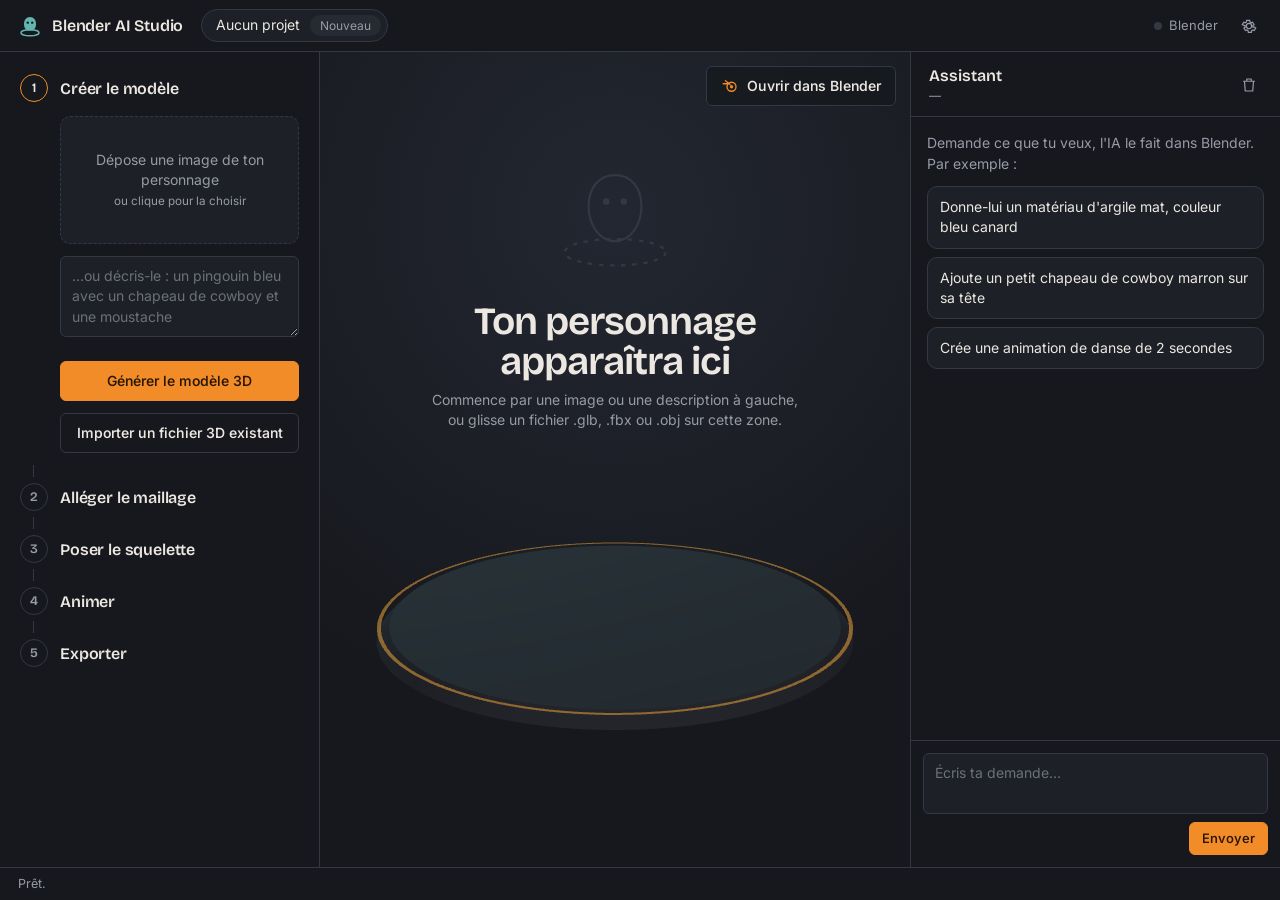
==== blender_ai_studio/ui/index.html @ f9c9e190 "Première version de Blender AI Studio Application de bureau Linux (Qt WebEngine + page web) pour cré" ====
<!DOCTYPE html>
<html lang="fr">
<head>
  <meta charset="utf-8">
  <meta name="viewport" content="width=device-width, initial-scale=1">
  <title>Blender AI Studio</title>
  <link rel="stylesheet" href="styles.css">
  <script type="importmap">
    { "imports": {
        "three": "./vendor/three/three.module.js",
        "three/addons/": "./vendor/three/addons/"
    } }
  </script>
  <script src="qwebchannel.js"></script>
</head>
<body>
  <div class="progress" id="progress" hidden><span></span></div>

  <header class="topbar">
    <div class="brand">
      <svg class="brand-mark" viewBox="0 0 32 32" aria-hidden="true"><use href="#mark"/></svg>
      <span>Blender AI Studio</span>
    </div>
    <button class="project-pill" id="projectPill" title="Changer de projet">
      <span class="project-name" id="projectName">Aucun projet</span>
      <span class="project-new">Nouveau</span>
    </button>
    <div class="topbar-right">
      <span class="status" id="gpuStatus" title=""></span>
      <span class="status" id="blenderStatus"><i class="dot"></i><span>Blender</span></span>
      <button class="icon-btn" id="settingsBtn" aria-label="Réglages" title="Réglages">
        <svg viewBox="0 0 24 24"><use href="#i-gear"/></svg>
      </button>
    </div>
  </header>

  <main class="layout">
    <!-- Étapes du pipeline : une vraie séquence, d'où la numérotation -->
    <aside class="rail" aria-label="Étapes">
      <ol class="steps" id="steps">
        <li class="step" data-step="create">
          <button class="step-head" aria-expanded="true">
            <span class="step-num">1</span>
            <span class="step-title">Créer le modèle</span>
            <span class="step-state"></span>
          </button>
          <div class="step-body">
            <label class="drop" id="imageDrop" tabindex="0">
              <img id="imageThumb" alt="" hidden>
              <span class="drop-text" id="imageDropText">Dépose une image de ton personnage<br><small>ou clique pour la choisir</small></span>
            </label>
            <textarea id="promptText" rows="3" placeholder="…ou décris-le : un pingouin bleu avec un chapeau de cowboy et une moustache"></textarea>
            <p class="hint" id="engineHint"></p>
            <div class="row">
              <button class="btn primary" id="generateBtn">Générer le modèle 3D</button>
            </div>
            <button class="btn ghost full" id="importBtn">Importer un fichier 3D existant</button>
          </div>
        </li>

        <li class="step" data-step="clean">
          <button class="step-head" aria-expanded="false">
            <span class="step-num">2</span>
            <span class="step-title">Alléger le maillage</span>
            <span class="step-state"></span>
          </button>
          <div class="step-body">
            <p class="stat" id="meshStat">Le modèle est nettoyé à l'import : sommets en double, faces cassées, normales, mise à l'échelle.</p>
            <label class="field">
              <span>Nombre de faces visé <output id="facesOut">20 000</output></span>
              <input type="range" id="facesRange" min="2000" max="80000" step="1000" value="20000">
            </label>
            <button class="btn" id="reimportBtn">Ré-importer avec ce réglage</button>
          </div>
        </li>

        <li class="step" data-step="rig">
          <button class="step-head" aria-expanded="false">
            <span class="step-num">3</span>
            <span class="step-title">Poser le squelette</span>
            <span class="step-state"></span>
          </button>
          <div class="step-body">
            <p class="hint">Hanches, colonne, tête, bras et jambes sont placés d'après la forme du personnage, puis le maillage est lié aux os.</p>
            <button class="btn primary" id="rigBtn">Rigger automatiquement</button>
            <p class="stat" id="rigStat"></p>
          </div>
        </li>

        <li class="step" data-step="animate">
          <button class="step-head" aria-expanded="false">
            <span class="step-num">4</span>
            <span class="step-title">Animer</span>
            <span class="step-state"></span>
          </button>
          <div class="step-body">
            <fieldset class="chips" id="animChoice">
              <legend>Animations à créer</legend>
              <label><input type="checkbox" value="idle" checked><span>Respiration</span></label>
              <label><input type="checkbox" value="walk" checked><span>Marche</span></label>
              <label><input type="checkbox" value="jump"><span>Saut</span></label>
              <label><input type="checkbox" value="wave"><span>Coucou</span></label>
            </fieldset>
            <label class="field">
              <span>Amplitude <output id="intensityOut">100 %</output></span>
              <input type="range" id="intensityRange" min="30" max="180" step="10" value="100">
            </label>
            <button class="btn primary" id="animateBtn">Créer les animations</button>
          </div>
        </li>

        <li class="step" data-step="export">
          <button class="step-head" aria-expanded="false">
            <span class="step-num">5</span>
            <span class="step-title">Exporter</span>
            <span class="step-state"></span>
          </button>
          <div class="step-body">
            <div class="export-grid">
              <button class="export" data-fmt="glb"><b>GLB</b><span>Web, three.js, Godot</span></button>
              <button class="export" data-fmt="fbx"><b>FBX</b><span>Unity, Unreal</span></button>
              <button class="export" data-fmt="obj"><b>OBJ</b><span>Impression, sans animation</span></button>
            </div>
            <p class="hint">L'export GLB crée aussi une page web prête à mettre en ligne.</p>
            <button class="btn ghost full" id="folderBtn">Ouvrir le dossier du projet</button>
          </div>
        </li>
      </ol>
    </aside>

    <!-- Vue 3D -->
    <section class="stage" id="stage" aria-label="Aperçu 3D">
      <canvas id="viewport"></canvas>
      <div class="stage-empty" id="stageEmpty">
        <svg viewBox="0 0 120 120" aria-hidden="true"><use href="#turntable"/></svg>
        <h1>Ton personnage apparaîtra ici</h1>
        <p>Commence par une image ou une description à gauche, ou glisse un fichier .glb, .fbx ou .obj sur cette zone.</p>
      </div>
      <div class="stage-top">
        <button class="btn blender" id="openBlenderBtn">
          <svg viewBox="0 0 24 24"><use href="#i-blender"/></svg>Ouvrir dans Blender
        </button>
      </div>
      <div class="clips" id="clips" hidden>
        <button class="clip-play" id="playBtn" aria-label="Pause"><svg viewBox="0 0 24 24"><use href="#i-pause"/></svg></button>
        <div class="clip-list" id="clipList"></div>
      </div>
      <div class="drop-veil" id="dropVeil" hidden><span>Lâche le fichier pour l'importer</span></div>
    </section>

    <!-- Assistant -->
    <aside class="chat" aria-label="Assistant Blender">
      <header class="chat-head">
        <div>
          <h2>Assistant</h2>
          <p id="providerLabel">—</p>
        </div>
        <button class="icon-btn" id="resetChatBtn" title="Effacer la conversation" aria-label="Effacer la conversation">
          <svg viewBox="0 0 24 24"><use href="#i-erase"/></svg>
        </button>
      </header>
      <div class="messages" id="messages" aria-live="polite">
        <div class="chat-empty" id="chatEmpty">
          <p>Demande ce que tu veux, l'IA le fait dans Blender. Par exemple :</p>
          <button class="suggest">Donne-lui un matériau d'argile mat, couleur bleu canard</button>
          <button class="suggest">Ajoute un petit chapeau de cowboy marron sur sa tête</button>
          <button class="suggest">Crée une animation de danse de 2 secondes</button>
        </div>
      </div>
      <form class="composer" id="composer">
        <textarea id="chatInput" rows="2" placeholder="Écris ta demande…" aria-label="Message"></textarea>
        <div class="composer-actions">
          <button type="button" class="btn ghost small" id="stopBtn" hidden>Arrêter</button>
          <button type="submit" class="btn primary small" id="sendBtn">Envoyer</button>
        </div>
      </form>
    </aside>
  </main>

  <footer class="journal" id="journal">
    <button class="journal-line" id="journalToggle" aria-expanded="false">
      <span id="journalLast">Prêt.</span>
    </button>
    <ol class="journal-list" id="journalList"></ol>
  </footer>

  <div class="toasts" id="toasts" aria-live="polite"></div>

  <!-- Réglages -->
  <dialog class="modal" id="settingsDialog">
    <form method="dialog" id="settingsForm">
      <h2>Réglages</h2>

      <section>
        <h3>IA qui pilote Blender</h3>
        <div class="seg" role="radiogroup">
          <label><input type="radio" name="llm_provider" value="claude"><span>Claude (en ligne)</span></label>
          <label><input type="radio" name="llm_provider" value="ollama"><span>Ollama (local)</span></label>
        </div>
        <div class="when" data-when="llm_provider=claude">
          <label class="field"><span>Clé API Anthropic <small id="keyState"></small></span>
            <input type="password" name="api_key" autocomplete="off" placeholder="sk-ant-…"></label>
          <label class="field"><span>Modèle</span>
            <select name="claude_model">
              <option value="claude-sonnet-5-5">Claude Sonnet 5.5 (conseillé)</option>
              <option value="claude-opus-5-5">Claude Opus 5.5 (le plus fort)</option>
              <option value="claude-haiku-5-5">Claude Haiku 5.5 (rapide, économique)</option>
            </select></label>
        </div>
        <div class="when" data-when="llm_provider=ollama">
          <label class="field"><span>Adresse d'Ollama</span><input name="ollama_url"></label>
          <label class="field"><span>Modèle (doit savoir utiliser des outils)</span><input name="ollama_model"></label>
        </div>
        <label class="check"><input type="checkbox" name="confirm_code"><span>Me demander avant d'exécuter du code dans Blender</span></label>
        <div class="two">
          <label class="field"><span>Actions max par demande</span><input type="number" name="max_steps" min="1" max="50"></label>
          <label class="field"><span>Même erreur avant arrêt</span><input type="number" name="max_same_error" min="1" max="5"></label>
        </div>
      </section>

      <section>
        <h3>Génération 3D</h3>
        <p class="hint" id="gpuAdvice"></p>
        <label class="field"><span>Moteur</span>
          <select name="generator">
            <option value="trellis">TRELLIS de Microsoft, licence MIT (GPU NVIDIA 16 Go)</option>
            <option value="hunyuan_local">Hunyuan3D-2 en serveur local (licence hors UE)</option>
            <option value="custom_command">Ma propre commande</option>
            <option value="import_only">Aucun, j'importe mes modèles</option>
          </select></label>
        <div class="when" data-when="generator=trellis">
          <label class="field"><span>Dossier de TRELLIS</span><input name="trellis_repo"></label>
          <label class="field"><span>Python de l'environnement TRELLIS</span><input name="trellis_python"></label>
        </div>
        <div class="when" data-when="generator=hunyuan_local">
          <p class="hint warn">La licence de Hunyuan3D exclut l'Union européenne, le Royaume-Uni et la Corée du Sud.</p>
          <label class="field"><span>Adresse du serveur</span><input name="hunyuan_url"></label>
          <label class="check"><input type="checkbox" name="hunyuan_texture"><span>Générer aussi la texture</span></label>
        </div>
        <div class="when" data-when="generator=custom_command">
          <label class="field"><span>Commande ({image}, {text}, {output})</span><input name="custom_command" placeholder="python gen.py --image {image} --out {output}"></label>
        </div>
      </section>

      <section>
        <h3>Blender et fichiers</h3>
        <label class="field"><span>Programme Blender</span><input name="blender_path"></label>
        <div class="two">
          <label class="field"><span>Port du pont</span><input type="number" name="bridge_port"></label>
          <label class="field"><span>Faces par défaut</span><input type="number" name="target_faces" step="1000"></label>
        </div>
        <label class="field"><span>Dossier des projets (redémarrer après changement)</span><input name="workspace"></label>
      </section>

      <div class="modal-actions">
        <button value="cancel" class="btn ghost">Annuler</button>
        <button value="save" class="btn primary" id="saveSettingsBtn">Enregistrer</button>
      </div>
    </form>
  </dialog>

  <!-- Validation du code -->
  <template id="confirmTpl">
    <div class="msg confirm">
      <p class="confirm-title">L'IA veut exécuter ce code dans Blender</p>
      <p class="confirm-why"></p>
      <pre><code></code></pre>
      <div class="row">
        <button class="btn ghost small" data-answer="no">Refuser</button>
        <button class="btn primary small" data-answer="yes">Exécuter</button>
      </div>
    </div>
  </template>

  <!-- Icônes -->
  <svg width="0" height="0" style="position:absolute" aria-hidden="true">
    <symbol id="mark" viewBox="0 0 32 32">
      <ellipse cx="16" cy="25" rx="12" ry="4" fill="none" stroke="currentColor" stroke-width="2"/>
      <path d="M16 4c-5 0-8 4-8 9.5S11 22 16 22s8-3 8-8.5S21 4 16 4z" fill="currentColor"/>
      <circle cx="13" cy="11.5" r="1.6" fill="#16181d"/><circle cx="19" cy="11.5" r="1.6" fill="#16181d"/>
    </symbol>
    <symbol id="turntable" viewBox="0 0 120 120">
      <ellipse cx="60" cy="92" rx="46" ry="12" fill="none" stroke="currentColor" stroke-width="2" stroke-dasharray="4 6"/>
      <path d="M60 22c-15 0-24 12-24 28s9 32 24 32 24-16 24-32-9-28-24-28z" fill="none" stroke="currentColor" stroke-width="2"/>
      <circle cx="52" cy="46" r="3" fill="currentColor"/><circle cx="68" cy="46" r="3" fill="currentColor"/>
    </symbol>
    <symbol id="i-gear" viewBox="0 0 24 24"><path fill="none" stroke="currentColor" stroke-width="1.6" d="M12 15.5a3.5 3.5 0 1 0 0-7 3.5 3.5 0 0 0 0 7zM19.4 13.5l1.6 1.2-2 3.4-1.9-.7a7.5 7.5 0 0 1-1.7 1l-.3 2h-4l-.3-2a7.5 7.5 0 0 1-1.7-1l-1.9.7-2-3.4 1.6-1.2a7.6 7.6 0 0 1 0-2L3 10.3l2-3.4 1.9.7a7.5 7.5 0 0 1 1.7-1l.3-2h4l.3 2a7.5 7.5 0 0 1 1.7 1l1.9-.7 2 3.4-1.6 1.2a7.6 7.6 0 0 1 0 2z"/></symbol>
    <symbol id="i-blender" viewBox="0 0 24 24"><circle cx="14" cy="13" r="6" fill="none" stroke="currentColor" stroke-width="1.8"/><circle cx="14" cy="13" r="2.2" fill="currentColor"/><path d="M3 9h7M6 5l6 5" stroke="currentColor" stroke-width="1.8" stroke-linecap="round"/></symbol>
    <symbol id="i-pause" viewBox="0 0 24 24"><path d="M8 5v14M16 5v14" stroke="currentColor" stroke-width="2.4" stroke-linecap="round"/></symbol>
    <symbol id="i-play" viewBox="0 0 24 24"><path d="M8 5l11 7-11 7z" fill="currentColor"/></symbol>
    <symbol id="i-erase" viewBox="0 0 24 24"><path fill="none" stroke="currentColor" stroke-width="1.6" stroke-linejoin="round" d="M4 7h16M9 7V4h6v3M6 7l1 13h10l1-13"/></symbol>
  </svg>

  <script type="module" src="main.js"></script>
</body>
</html>
---- blender_ai_studio/ui/styles.css ----
@font-face {
  font-family: "Inter";
  src: url("vendor/fonts/inter-latin-wght-normal.woff2") format("woff2");
  font-weight: 100 900;
  font-display: swap;
}
@font-face {
  font-family: "Bricolage Grotesque";
  src: url("vendor/fonts/bricolage-grotesque-latin-wght-normal.woff2") format("woff2");
  font-weight: 200 800;
  font-display: swap;
}

/* Palette « studio » : fond graphite bleuté comme un plateau photo, orange du bouton
   de rendu pour les actions principales, bleu-vert d'argile pour ce qui est prêt. */
:root {
  color-scheme: dark;
  --bg: #16181d;
  --panel: #1d2027;
  --raised: #262a33;
  --line: #333845;
  --text: #ece8e1;
  --muted: #979ba6;
  --render: #f28c28;
  --render-ink: #2a1605;
  --clay: #63b5b0;
  --danger: #e5604f;

  --r-s: 6px;
  --r-m: 10px;
  --r-l: 16px;

  --font-ui: "Inter", "Cantarell", system-ui, sans-serif;
  --font-display: "Bricolage Grotesque", "Inter", sans-serif;
  --font-code: "JetBrains Mono", "Fira Code", "DejaVu Sans Mono", monospace;
}

* { box-sizing: border-box; }
[hidden] { display: none !important; }
html, body { height: 100%; margin: 0; }
body {
  background: var(--bg);
  color: var(--text);
  font: 14px/1.45 var(--font-ui);
  display: grid;
  grid-template-rows: 52px 1fr auto;
  overflow: hidden;
  -webkit-font-smoothing: antialiased;
}
button, input, select, textarea { font: inherit; color: inherit; }
button { cursor: pointer; }
:focus-visible { outline: 2px solid var(--render); outline-offset: 2px; }
svg { width: 1em; height: 1em; }

/* ------------------------------------------------------------------ barre du haut */
.progress { position: fixed; inset: 0 0 auto 0; height: 2px; z-index: 50; overflow: hidden; }
.progress span {
  position: absolute; inset: 0 auto 0 0; width: 30%;
  background: var(--render);
  animation: slide 1.4s ease-in-out infinite;
}
@keyframes slide { from { left: -30%; } to { left: 100%; } }

.topbar {
  display: flex; align-items: center; gap: 18px;
  padding: 0 14px 0 18px;
  border-bottom: 1px solid var(--line);
}
.brand { display: flex; align-items: center; gap: 10px; font: 600 16px var(--font-display); letter-spacing: -0.01em; }
.brand-mark { width: 24px; height: 24px; color: var(--clay); }
.project-pill {
  display: flex; align-items: center; gap: 10px;
  background: var(--panel); border: 1px solid var(--line); border-radius: 999px;
  padding: 5px 6px 5px 14px;
}
.project-name { max-width: 300px; overflow: hidden; text-overflow: ellipsis; white-space: nowrap; }
.project-new { background: var(--raised); border-radius: 999px; padding: 2px 10px; color: var(--muted); font-size: 12px; }
.project-pill:hover .project-new { color: var(--text); }
.topbar-right { margin-left: auto; display: flex; align-items: center; gap: 14px; }
.status { display: flex; align-items: center; gap: 7px; color: var(--muted); font-size: 13px; }
.dot { width: 8px; height: 8px; border-radius: 50%; background: var(--line); display: inline-block; }
.status.live { color: var(--text); }
.status.live .dot { background: var(--clay); box-shadow: 0 0 0 3px rgb(99 181 176 / 0.18); }
.icon-btn {
  width: 34px; height: 34px; display: grid; place-items: center;
  background: none; border: 1px solid transparent; border-radius: var(--r-s); color: var(--muted);
}
.icon-btn:hover { color: var(--text); border-color: var(--line); }
.icon-btn svg { width: 18px; height: 18px; }

/* ------------------------------------------------------------------ grille */
.layout { display: grid; grid-template-columns: 320px 1fr 370px; min-height: 0; }

/* ------------------------------------------------------------------ étapes */
.rail { border-right: 1px solid var(--line); overflow-y: auto; }
.steps { list-style: none; margin: 0; padding: 10px 0; }
.step { position: relative; }
.step + .step::before {
  content: ""; position: absolute; left: 33px; top: -6px; height: 12px;
  border-left: 1px solid var(--line);
}
.step-head {
  width: 100%; display: flex; align-items: center; gap: 12px;
  background: none; border: 0; padding: 12px 18px 12px 20px; text-align: left;
}
.step-num {
  width: 28px; height: 28px; flex: none; display: grid; place-items: center;
  border: 1px solid var(--line); border-radius: 50%;
  font: 600 13px var(--font-display); color: var(--muted);
}
.step-title { font: 600 16px var(--font-display); letter-spacing: -0.01em; }
.step-state { margin-left: auto; font-size: 12px; color: var(--muted); }
.step.done .step-num { background: var(--clay); border-color: var(--clay); color: var(--bg); }
.step.done .step-state::after { content: "Fait"; color: var(--clay); }
.step-head[aria-expanded="true"] .step-num { border-color: var(--render); color: var(--text); }
.step.done .step-head[aria-expanded="true"] .step-num { color: var(--bg); }
.step-body { display: none; padding: 2px 20px 18px 60px; }
.step-head[aria-expanded="true"] + .step-body { display: grid; gap: 12px; }

.drop {
  position: relative; display: grid; place-items: center; min-height: 128px;
  border: 1.5px dashed var(--line); border-radius: var(--r-m); background: var(--panel);
  text-align: center; color: var(--muted); cursor: pointer; overflow: hidden;
}
.drop:hover, .drop.over { border-color: var(--render); color: var(--text); }
.drop small { color: var(--muted); }
.drop img { width: 100%; height: 150px; object-fit: contain; background: var(--raised); }
.drop.has-image .drop-text { display: none; }

textarea, input:not([type="checkbox"]):not([type="radio"]):not([type="range"]), select {
  width: 100%; background: var(--panel); border: 1px solid var(--line); border-radius: var(--r-s);
  padding: 9px 11px; resize: vertical;
}
textarea::placeholder, input::placeholder { color: #6c707b; }
textarea:focus, input:focus, select:focus { border-color: var(--muted); outline: none; }

.hint { margin: 0; color: var(--muted); font-size: 13px; }
.hint.warn { color: #f0b46c; }
.stat { margin: 0; font-size: 13px; color: var(--muted); }
.stat b { color: var(--text); font-weight: 600; }
.row { display: flex; gap: 8px; justify-content: flex-end; }
.row .btn.primary { flex: 1; }

.btn {
  display: inline-flex; align-items: center; justify-content: center; gap: 8px;
  padding: 9px 14px; border-radius: var(--r-s);
  background: var(--raised); border: 1px solid var(--line); font-weight: 550;
}
.btn:hover { border-color: var(--muted); }
.btn:disabled { opacity: 0.45; cursor: not-allowed; }
.btn.primary { background: var(--render); border-color: var(--render); color: var(--render-ink); }
.btn.primary:hover { filter: brightness(1.08); }
.btn.ghost { background: none; }
.btn.small { padding: 6px 12px; font-size: 13px; }
.btn.full { width: 100%; }

.field { display: grid; gap: 6px; font-size: 13px; color: var(--muted); }
.field > span { display: flex; justify-content: space-between; }
.field output { color: var(--text); font-variant-numeric: tabular-nums; }
input[type="range"] { width: 100%; accent-color: var(--render); }

.chips { border: 0; padding: 0; margin: 0; display: flex; flex-wrap: wrap; gap: 6px; }
.chips legend { font-size: 13px; color: var(--muted); margin-bottom: 8px; padding: 0; }
.chips label span {
  display: inline-block; padding: 6px 12px; border-radius: 999px;
  border: 1px solid var(--line); background: var(--panel); font-size: 13px; cursor: pointer;
}
.chips input { position: absolute; opacity: 0; pointer-events: none; }
.chips input:checked + span { border-color: var(--clay); background: rgb(99 181 176 / 0.14); }
.chips input:focus-visible + span { outline: 2px solid var(--render); outline-offset: 2px; }

.export-grid { display: grid; gap: 8px; }
.export {
  display: grid; grid-template-columns: 52px 1fr; align-items: baseline; text-align: left;
  padding: 11px 14px; border-radius: var(--r-m); border: 1px solid var(--line); background: var(--panel);
}
.export b { font: 700 15px var(--font-display); }
.export span { color: var(--muted); font-size: 13px; }
.export:hover { border-color: var(--render); }

/* ------------------------------------------------------------------ scène 3D */
.stage {
  position: relative; min-width: 0; overflow: hidden;
  background: radial-gradient(120% 90% at 50% 20%, #232731 0%, var(--bg) 70%);
}
#viewport { position: absolute; inset: 0; width: 100%; height: 100%; display: block; }
.stage-empty {
  position: absolute; inset: 0; display: grid; align-content: start; justify-items: center;
  text-align: center; pointer-events: none; padding: 11vh 40px 40px;
}
.stage-empty svg { width: 132px; height: 132px; color: var(--line); margin-bottom: 18px; }
.stage-empty h1 {
  margin: 0 0 8px; font: 650 clamp(26px, 3vw, 40px)/1.05 var(--font-display);
  letter-spacing: -0.025em; max-width: 14ch;
}
.stage-empty p { margin: 0; color: var(--muted); max-width: 42ch; }
.stage.has-model .stage-empty { display: none; }

.stage-top { position: absolute; top: 14px; right: 14px; display: flex; gap: 8px; }
.btn.blender { background: rgb(22 24 29 / 0.72); backdrop-filter: blur(8px); }
.btn.blender svg { width: 18px; height: 18px; color: var(--render); }

.clips {
  position: absolute; left: 50%; bottom: 18px; transform: translateX(-50%);
  display: flex; align-items: center; gap: 6px; padding: 6px;
  background: rgb(29 32 39 / 0.86); backdrop-filter: blur(10px);
  border: 1px solid var(--line); border-radius: 999px;
}
.clip-play {
  width: 34px; height: 34px; border-radius: 50%; border: 0; display: grid; place-items: center;
  background: var(--render); color: var(--render-ink);
}
.clip-list { display: flex; gap: 2px; }
.clip-list button {
  border: 0; background: none; padding: 7px 14px; border-radius: 999px; color: var(--muted);
}
.clip-list button[aria-pressed="true"] { background: var(--raised); color: var(--text); }

.drop-veil {
  position: absolute; inset: 12px; border: 2px dashed var(--render); border-radius: var(--r-l);
  display: grid; place-items: center; background: rgb(242 140 40 / 0.07);
  font: 600 20px var(--font-display);
}

/* ------------------------------------------------------------------ assistant */
.chat { border-left: 1px solid var(--line); display: grid; grid-template-rows: auto 1fr auto; min-height: 0; }
.chat-head { display: flex; align-items: center; justify-content: space-between; padding: 14px 14px 12px 18px; border-bottom: 1px solid var(--line); }
.chat-head h2 { margin: 0; font: 600 16px var(--font-display); }
.chat-head p { margin: 2px 0 0; font-size: 12px; color: var(--muted); }
.messages { overflow-y: auto; padding: 16px 16px 8px; display: flex; flex-direction: column; gap: 10px; }
.chat-empty { display: grid; gap: 8px; color: var(--muted); }
.chat-empty p { margin: 0 0 4px; }
.suggest {
  text-align: left; padding: 10px 12px; border-radius: var(--r-m);
  border: 1px solid var(--line); background: var(--panel); color: var(--text);
}
.suggest:hover { border-color: var(--clay); }

.msg { max-width: 92%; padding: 9px 12px; border-radius: var(--r-m); white-space: pre-wrap; word-wrap: break-word; }
.msg.user { align-self: flex-end; background: var(--raised); border-bottom-right-radius: 3px; }
.msg.assistant { align-self: flex-start; background: none; padding-left: 0; }
.msg.tool {
  align-self: stretch; max-width: none; padding: 6px 10px; font-size: 12.5px; color: var(--muted);
  border-left: 2px solid var(--line); border-radius: 0;
}
.msg.tool.ok { border-left-color: var(--clay); }
.msg.tool.err { border-left-color: var(--danger); color: #f0a196; }
.msg.tool details summary { cursor: pointer; }
.msg.tool pre { margin: 6px 0 0; max-height: 160px; overflow: auto; font: 12px/1.4 var(--font-code); white-space: pre-wrap; }
.msg.guard { align-self: stretch; max-width: none; background: rgb(242 140 40 / 0.1); border: 1px solid rgb(242 140 40 / 0.35); }
.msg.confirm { align-self: stretch; max-width: none; background: var(--panel); border: 1px solid var(--render); display: grid; gap: 8px; }
.confirm-title { margin: 0; font-weight: 600; }
.confirm-why { margin: 0; color: var(--muted); }
.msg.confirm pre { margin: 0; max-height: 240px; overflow: auto; background: var(--bg); border-radius: var(--r-s); padding: 10px; font: 12px/1.45 var(--font-code); }
.msg.confirm.answered .row { display: none; }

.composer { border-top: 1px solid var(--line); padding: 12px; display: grid; gap: 8px; }
.composer textarea { resize: none; }
.composer-actions { display: flex; justify-content: flex-end; gap: 8px; }

/* ------------------------------------------------------------------ journal */
.journal { border-top: 1px solid var(--line); font-size: 12.5px; color: var(--muted); }
.journal-line { width: 100%; text-align: left; background: none; border: 0; padding: 7px 18px; color: inherit; white-space: nowrap; overflow: hidden; text-overflow: ellipsis; }
.journal-list { display: none; list-style: none; margin: 0; padding: 0 18px 10px; max-height: 180px; overflow-y: auto; font: 12px/1.6 var(--font-code); }
.journal.open .journal-list { display: block; }
.journal-list .error { color: #f0a196; }

/* ------------------------------------------------------------------ toasts */
.toasts { position: fixed; right: 390px; bottom: 50px; display: grid; gap: 8px; z-index: 40; }
.toast {
  padding: 10px 14px; border-radius: var(--r-m); background: var(--raised); border: 1px solid var(--line);
  max-width: 420px; box-shadow: 0 10px 30px rgb(0 0 0 / 0.35);
  animation: pop 0.18s ease-out;
}
.toast.error { border-color: var(--danger); }
.toast.warn { border-color: var(--render); }
@keyframes pop { from { transform: translateY(6px); opacity: 0; } }

/* ------------------------------------------------------------------ réglages */
.modal {
  width: min(620px, 92vw); max-height: 88vh; padding: 0;
  background: var(--panel); color: var(--text); border: 1px solid var(--line); border-radius: var(--r-l);
}
.modal::backdrop { background: rgb(10 11 14 / 0.6); backdrop-filter: blur(3px); }
.modal form { padding: 22px 24px; display: grid; gap: 20px; }
.modal h2 { margin: 0; font: 650 22px var(--font-display); letter-spacing: -0.015em; }
.modal section { display: grid; gap: 10px; }
.modal h3 { margin: 0; font: 600 15px var(--font-display); }
.modal section + section { border-top: 1px solid var(--line); padding-top: 18px; }
.two { display: grid; grid-template-columns: 1fr 1fr; gap: 10px; }
.seg { display: inline-flex; background: var(--bg); border: 1px solid var(--line); border-radius: var(--r-s); padding: 3px; width: max-content; }
.seg input { position: absolute; opacity: 0; }
.seg span { display: block; padding: 6px 14px; border-radius: 4px; color: var(--muted); cursor: pointer; }
.seg input:checked + span { background: var(--raised); color: var(--text); }
.seg input:focus-visible + span { outline: 2px solid var(--render); }
.check { display: flex; gap: 10px; align-items: center; font-size: 13px; }
.check input { accent-color: var(--render); width: 16px; height: 16px; }
.when { display: none; gap: 10px; }
.when.on { display: grid; }
.modal-actions { display: flex; justify-content: flex-end; gap: 8px; }

/* ------------------------------------------------------------------ petits écrans */
@media (max-width: 1180px) {
  .layout { grid-template-columns: 290px 1fr 320px; }
  .toasts { right: 340px; }
}
@media (max-width: 920px) {
  body { overflow: auto; }
  .layout { grid-template-columns: 1fr; grid-template-rows: auto 60vh auto; }
  .rail, .chat { border: 0; border-bottom: 1px solid var(--line); }
  .toasts { right: 16px; }
}
@media (prefers-reduced-motion: reduce) {
  .progress span, .toast { animation: none; }
}
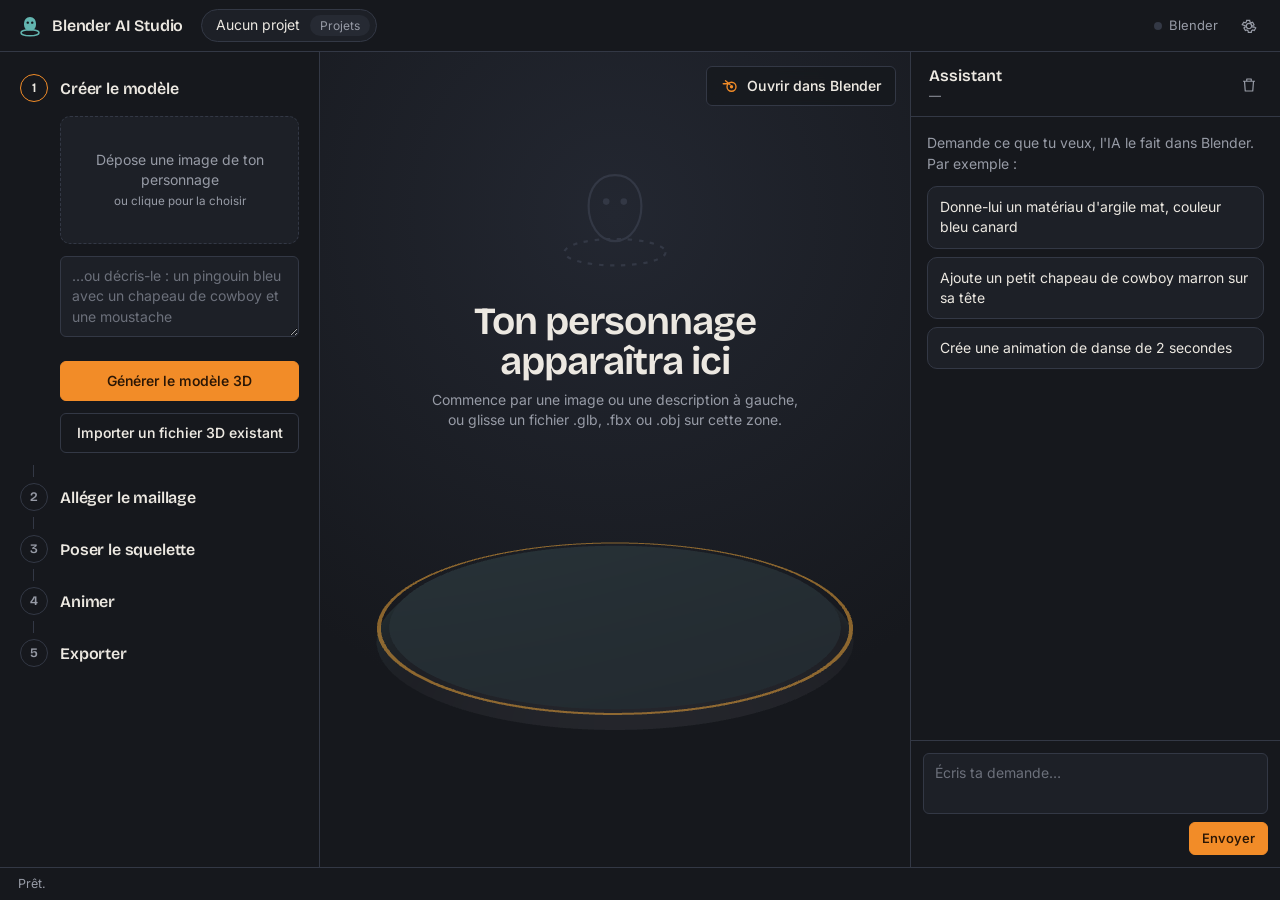
==== commit b1f24fbd: "Rig fiable sur des maillages type IA, FBX animé, gestion des projets - auto-rig : analyse par coupes" ====
--- a/blender_ai_studio/ui/index.html
+++ b/blender_ai_studio/ui/index.html
@@ -21,9 +21,9 @@
       <svg class="brand-mark" viewBox="0 0 32 32" aria-hidden="true"><use href="#mark"/></svg>
       <span>Blender AI Studio</span>
     </div>
-    <button class="project-pill" id="projectPill" title="Changer de projet">
+    <button class="project-pill" id="projectPill" title="Créer ou ouvrir un projet">
       <span class="project-name" id="projectName">Aucun projet</span>
-      <span class="project-new">Nouveau</span>
+      <span class="project-new">Projets</span>
     </button>
     <div class="topbar-right">
       <span class="status" id="gpuStatus" title=""></span>
@@ -255,6 +255,21 @@
       <div class="modal-actions">
         <button value="cancel" class="btn ghost">Annuler</button>
         <button value="save" class="btn primary" id="saveSettingsBtn">Enregistrer</button>
+      </div>
+    </form>
+  </dialog>
+
+  <!-- Projets -->
+  <dialog class="modal projects" id="projectsDialog">
+    <form method="dialog" id="newProjectForm">
+      <h2>Projets</h2>
+      <div class="new-project">
+        <input name="name" placeholder="Nom du nouveau personnage, par ex. pingouin cowboy" aria-label="Nom du nouveau projet">
+        <button class="btn primary" value="create">Créer</button>
+      </div>
+      <ul class="project-list" id="projectList"></ul>
+      <div class="modal-actions">
+        <button value="cancel" class="btn ghost">Fermer</button>
       </div>
     </form>
   </dialog>
--- a/blender_ai_studio/ui/styles.css
+++ b/blender_ai_studio/ui/styles.css
@@ -251,7 +251,7 @@
 .msg.confirm { align-self: stretch; max-width: none; background: var(--panel); border: 1px solid var(--render); display: grid; gap: 8px; }
 .confirm-title { margin: 0; font-weight: 600; }
 .confirm-why { margin: 0; color: var(--muted); }
-.msg.confirm pre { margin: 0; max-height: 240px; overflow: auto; background: var(--bg); border-radius: var(--r-s); padding: 10px; font: 12px/1.45 var(--font-code); }
+.msg.confirm pre { margin: 0; max-height: 240px; overflow: auto; background: var(--bg); border-radius: var(--r-s); padding: 10px; font: 12px/1.45 var(--font-code); white-space: pre-wrap; overflow-wrap: anywhere; }
 .msg.confirm.answered .row { display: none; }
 
 .composer { border-top: 1px solid var(--line); padding: 12px; display: grid; gap: 8px; }
@@ -299,6 +299,22 @@
 .when.on { display: grid; }
 .modal-actions { display: flex; justify-content: flex-end; gap: 8px; }
 
+/* ------------------------------------------------------------------ projets */
+.new-project { display: flex; gap: 8px; }
+.project-list { list-style: none; margin: 0; padding: 0; display: grid; gap: 4px; max-height: 50vh; overflow-y: auto; }
+.project-list button {
+  width: 100%; display: grid; grid-template-columns: 1fr auto; gap: 2px 12px; align-items: baseline;
+  text-align: left; padding: 10px 12px; border-radius: var(--r-s); border: 1px solid transparent; background: none;
+}
+.project-list button:hover { background: var(--raised); }
+.project-list button[aria-current="true"] { border-color: var(--line); }
+.project-list .p-name { font-weight: 600; overflow: hidden; text-overflow: ellipsis; white-space: nowrap; }
+.project-list .p-date { color: var(--muted); font-size: 12px; }
+.project-list .p-steps { grid-column: 1 / -1; display: flex; gap: 4px; }
+.project-list .p-steps i { width: 18px; height: 4px; border-radius: 2px; background: var(--line); }
+.project-list .p-steps i.on { background: var(--clay); }
+.project-empty { color: var(--muted); padding: 8px 2px; }
+
 /* ------------------------------------------------------------------ petits écrans */
 @media (max-width: 1180px) {
   .layout { grid-template-columns: 290px 1fr 320px; }
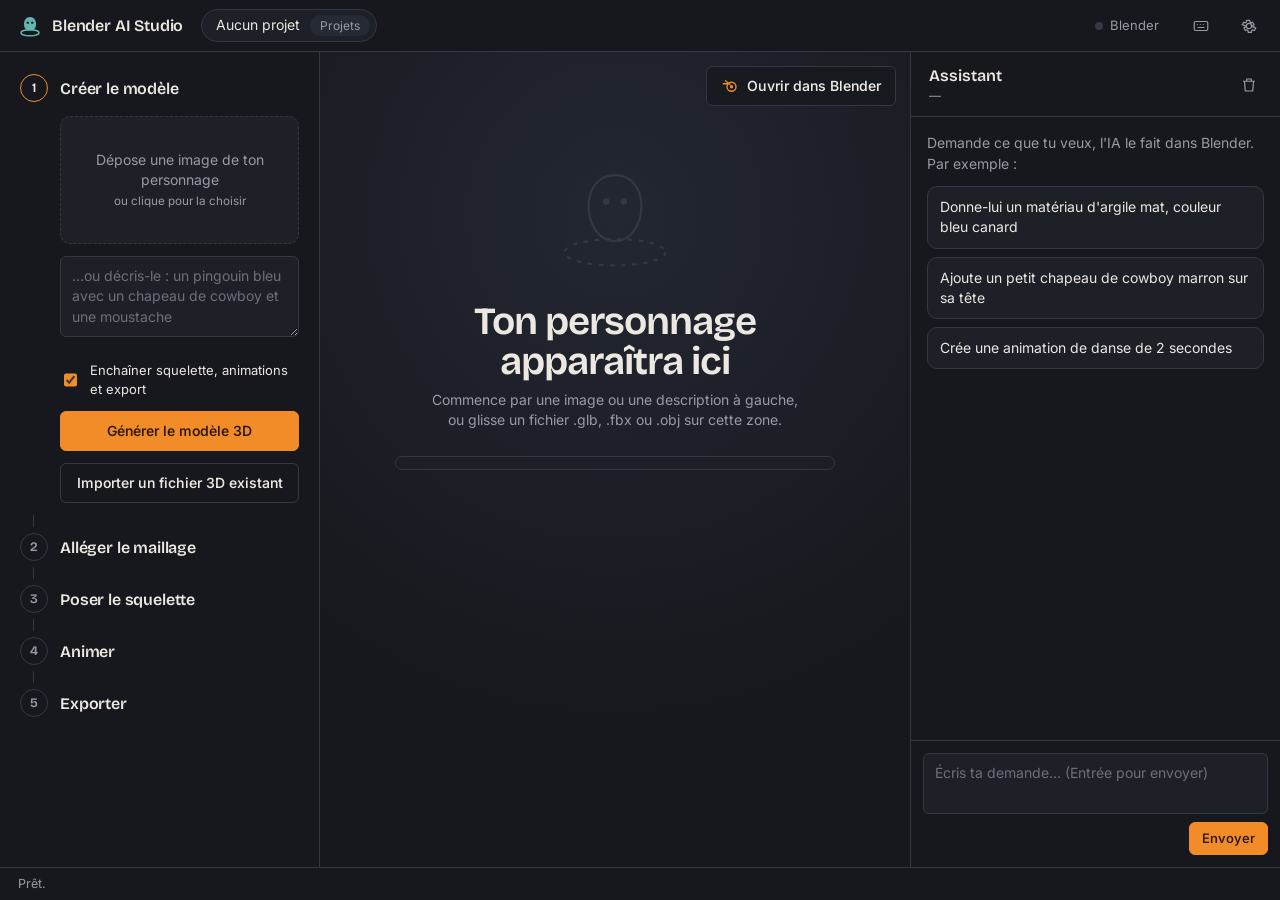
==== commit e01c67f9: "Confort d'utilisation, interface revue, bêta-test Interface - barre de tâche en haut : ce qui tourne" ====
--- a/blender_ai_studio/ui/index.html
+++ b/blender_ai_studio/ui/index.html
@@ -21,14 +21,28 @@
       <svg class="brand-mark" viewBox="0 0 32 32" aria-hidden="true"><use href="#mark"/></svg>
       <span>Blender AI Studio</span>
     </div>
-    <button class="project-pill" id="projectPill" title="Créer ou ouvrir un projet">
+    <button class="project-pill" id="projectPill" title="Créer ou ouvrir un projet (Ctrl+N)">
       <span class="project-name" id="projectName">Aucun projet</span>
       <span class="project-new">Projets</span>
     </button>
+
+    <!-- Tâche en cours : quoi, depuis combien de temps, et comment l'arrêter -->
+    <div class="job" id="job" hidden role="status">
+      <span class="spinner" aria-hidden="true"></span>
+      <span class="job-label" id="jobLabel"></span>
+      <span class="job-time" id="jobTime">0 s</span>
+      <button class="job-cancel" id="cancelBtn" title="Annuler (Échap)">Annuler</button>
+    </div>
+
     <div class="topbar-right">
       <span class="status" id="gpuStatus" title=""></span>
-      <span class="status" id="blenderStatus"><i class="dot"></i><span>Blender</span></span>
-      <button class="icon-btn" id="settingsBtn" aria-label="Réglages" title="Réglages">
+      <button class="status status-btn" id="blenderStatus" title="Ouvrir Blender avec le pont">
+        <i class="dot"></i><span>Blender</span>
+      </button>
+      <button class="icon-btn" id="helpBtn" aria-label="Raccourcis clavier" title="Raccourcis clavier (?)">
+        <svg viewBox="0 0 24 24"><use href="#i-keys"/></svg>
+      </button>
+      <button class="icon-btn" id="settingsBtn" aria-label="Réglages" title="Réglages (Ctrl+,)">
         <svg viewBox="0 0 24 24"><use href="#i-gear"/></svg>
       </button>
     </div>
@@ -45,16 +59,19 @@
             <span class="step-state"></span>
           </button>
           <div class="step-body">
-            <label class="drop" id="imageDrop" tabindex="0">
-              <img id="imageThumb" alt="" hidden>
-              <span class="drop-text" id="imageDropText">Dépose une image de ton personnage<br><small>ou clique pour la choisir</small></span>
-            </label>
+            <div class="drop" id="imageDrop" tabindex="0" role="button" aria-label="Choisir une image">
+              <img id="imageThumb" alt="Image de référence" hidden>
+              <span class="drop-text">Dépose une image de ton personnage<br><small>ou clique pour la choisir</small></span>
+              <button class="drop-clear" id="imageClear" type="button" title="Retirer l'image" aria-label="Retirer l'image" hidden>
+                <svg viewBox="0 0 24 24"><use href="#i-x"/></svg>
+              </button>
+            </div>
             <textarea id="promptText" rows="3" placeholder="…ou décris-le : un pingouin bleu avec un chapeau de cowboy et une moustache"></textarea>
             <p class="hint" id="engineHint"></p>
-            <div class="row">
-              <button class="btn primary" id="generateBtn">Générer le modèle 3D</button>
-            </div>
-            <button class="btn ghost full" id="importBtn">Importer un fichier 3D existant</button>
+            <label class="check"><input type="checkbox" id="autoChain" checked>
+              <span>Enchaîner squelette, animations et export</span></label>
+            <button class="btn primary" id="generateBtn" title="Ctrl+Entrée">Générer le modèle 3D</button>
+            <button class="btn ghost" id="importBtn" title="Ctrl+O">Importer un fichier 3D existant</button>
           </div>
         </li>
 
@@ -70,6 +87,7 @@
               <span>Nombre de faces visé <output id="facesOut">20 000</output></span>
               <input type="range" id="facesRange" min="2000" max="80000" step="1000" value="20000">
             </label>
+            <p class="hint">Moins de faces : plus léger pour le web et les jeux. Plus de faces : plus de détails. Ré-importer refait le squelette et les animations.</p>
             <button class="btn" id="reimportBtn">Ré-importer avec ce réglage</button>
           </div>
         </li>
@@ -82,7 +100,7 @@
           </button>
           <div class="step-body">
             <p class="hint">Hanches, colonne, tête, bras et jambes sont placés d'après la forme du personnage, puis le maillage est lié aux os.</p>
-            <button class="btn primary" id="rigBtn">Rigger automatiquement</button>
+            <button class="btn primary" id="rigBtn">Poser le squelette</button>
             <p class="stat" id="rigStat"></p>
           </div>
         </li>
@@ -122,7 +140,7 @@
               <button class="export" data-fmt="obj"><b>OBJ</b><span>Impression, sans animation</span></button>
             </div>
             <p class="hint">L'export GLB crée aussi une page web prête à mettre en ligne.</p>
-            <button class="btn ghost full" id="folderBtn">Ouvrir le dossier du projet</button>
+            <button class="btn ghost" id="folderBtn">Ouvrir le dossier des exports</button>
           </div>
         </li>
       </ol>
@@ -131,20 +149,35 @@
     <!-- Vue 3D -->
     <section class="stage" id="stage" aria-label="Aperçu 3D">
       <canvas id="viewport"></canvas>
+
       <div class="stage-empty" id="stageEmpty">
         <svg viewBox="0 0 120 120" aria-hidden="true"><use href="#turntable"/></svg>
         <h1>Ton personnage apparaîtra ici</h1>
         <p>Commence par une image ou une description à gauche, ou glisse un fichier .glb, .fbx ou .obj sur cette zone.</p>
-      </div>
+        <ul class="checklist" id="checklist" aria-label="Avant de commencer"></ul>
+      </div>
+
       <div class="stage-top">
         <button class="btn blender" id="openBlenderBtn">
           <svg viewBox="0 0 24 24"><use href="#i-blender"/></svg>Ouvrir dans Blender
         </button>
       </div>
+
+      <div class="tools" id="tools" role="toolbar" aria-label="Affichage" hidden>
+        <button data-tool="frame" title="Recadrer (F)" aria-label="Recadrer"><svg viewBox="0 0 24 24"><use href="#i-frame"/></svg></button>
+        <button data-tool="skeleton" aria-pressed="false" title="Afficher le squelette (K)" aria-label="Squelette"><svg viewBox="0 0 24 24"><use href="#i-bone"/></svg></button>
+        <button data-tool="wireframe" aria-pressed="false" title="Fil de fer (W)" aria-label="Fil de fer"><svg viewBox="0 0 24 24"><use href="#i-wire"/></svg></button>
+        <button data-tool="turntable" aria-pressed="false" title="Rotation automatique (R)" aria-label="Rotation automatique"><svg viewBox="0 0 24 24"><use href="#i-spin"/></svg></button>
+        <hr>
+        <button data-tool="capture" title="Enregistrer une image (P)" aria-label="Capture"><svg viewBox="0 0 24 24"><use href="#i-camera"/></svg></button>
+      </div>
+
       <div class="clips" id="clips" hidden>
-        <button class="clip-play" id="playBtn" aria-label="Pause"><svg viewBox="0 0 24 24"><use href="#i-pause"/></svg></button>
+        <button class="clip-play" id="playBtn" aria-label="Pause" title="Lecture / pause (Espace)"><svg viewBox="0 0 24 24"><use href="#i-pause"/></svg></button>
         <div class="clip-list" id="clipList"></div>
-      </div>
+        <button class="clip-speed" id="speedBtn" title="Vitesse de lecture">1×</button>
+      </div>
+
       <div class="drop-veil" id="dropVeil" hidden><span>Lâche le fichier pour l'importer</span></div>
     </section>
 
@@ -168,8 +201,9 @@
         </div>
       </div>
       <form class="composer" id="composer">
-        <textarea id="chatInput" rows="2" placeholder="Écris ta demande…" aria-label="Message"></textarea>
+        <textarea id="chatInput" rows="2" placeholder="Écris ta demande… (Entrée pour envoyer)" aria-label="Message"></textarea>
         <div class="composer-actions">
+          <span class="composer-hint" id="composerHint"></span>
           <button type="button" class="btn ghost small" id="stopBtn" hidden>Arrêter</button>
           <button type="submit" class="btn primary small" id="sendBtn">Envoyer</button>
         </div>
@@ -178,7 +212,7 @@
   </main>
 
   <footer class="journal" id="journal">
-    <button class="journal-line" id="journalToggle" aria-expanded="false">
+    <button class="journal-line" id="journalToggle" aria-expanded="false" title="Afficher le journal">
       <span id="journalLast">Prêt.</span>
     </button>
     <ol class="journal-list" id="journalList"></ol>
@@ -192,8 +226,12 @@
       <h2>Réglages</h2>
 
       <section>
-        <h3>IA qui pilote Blender</h3>
-        <div class="seg" role="radiogroup">
+        <div class="section-head">
+          <h3>IA qui pilote Blender</h3>
+          <button type="button" class="btn small ghost test" data-test="ai">Tester</button>
+        </div>
+        <p class="test-result" data-result="ai" hidden></p>
+        <div class="seg" role="radiogroup" aria-label="Fournisseur d'IA">
           <label><input type="radio" name="llm_provider" value="claude"><span>Claude (en ligne)</span></label>
           <label><input type="radio" name="llm_provider" value="ollama"><span>Ollama (local)</span></label>
         </div>
@@ -219,7 +257,11 @@
       </section>
 
       <section>
-        <h3>Génération 3D</h3>
+        <div class="section-head">
+          <h3>Génération 3D</h3>
+          <button type="button" class="btn small ghost test" data-test="generator">Tester</button>
+        </div>
+        <p class="test-result" data-result="generator" hidden></p>
         <p class="hint" id="gpuAdvice"></p>
         <label class="field"><span>Moteur</span>
           <select name="generator">
@@ -243,7 +285,11 @@
       </section>
 
       <section>
-        <h3>Blender et fichiers</h3>
+        <div class="section-head">
+          <h3>Blender et fichiers</h3>
+          <button type="button" class="btn small ghost test" data-test="blender">Tester</button>
+        </div>
+        <p class="test-result" data-result="blender" hidden></p>
         <label class="field"><span>Programme Blender</span><input name="blender_path"></label>
         <div class="two">
           <label class="field"><span>Port du pont</span><input type="number" name="bridge_port"></label>
@@ -271,6 +317,29 @@
       <div class="modal-actions">
         <button value="cancel" class="btn ghost">Fermer</button>
       </div>
+    </form>
+  </dialog>
+
+  <!-- Raccourcis -->
+  <dialog class="modal keys" id="keysDialog">
+    <form method="dialog">
+      <h2>Raccourcis clavier</h2>
+      <dl class="keylist">
+        <dt><kbd>Ctrl</kbd> <kbd>N</kbd></dt><dd>Projets : créer ou ouvrir</dd>
+        <dt><kbd>Ctrl</kbd> <kbd>O</kbd></dt><dd>Importer un fichier 3D</dd>
+        <dt><kbd>Ctrl</kbd> <kbd>Entrée</kbd></dt><dd>Générer le modèle (depuis la description)</dd>
+        <dt><kbd>Alt</kbd> <kbd>1</kbd> … <kbd>5</kbd></dt><dd>Ouvrir une étape</dd>
+        <dt><kbd>Échap</kbd></dt><dd>Annuler la tâche en cours</dd>
+        <dt><kbd>Espace</kbd></dt><dd>Lecture / pause de l'animation</dd>
+        <dt><kbd>F</kbd></dt><dd>Recadrer la vue</dd>
+        <dt><kbd>K</kbd></dt><dd>Afficher le squelette</dd>
+        <dt><kbd>W</kbd></dt><dd>Fil de fer</dd>
+        <dt><kbd>R</kbd></dt><dd>Rotation automatique</dd>
+        <dt><kbd>P</kbd></dt><dd>Enregistrer une image de la vue</dd>
+        <dt><kbd>/</kbd></dt><dd>Écrire à l'assistant</dd>
+        <dt><kbd>Ctrl</kbd> <kbd>,</kbd></dt><dd>Réglages</dd>
+      </dl>
+      <div class="modal-actions"><button value="close" class="btn primary">Fermer</button></div>
     </form>
   </dialog>
 
@@ -300,10 +369,19 @@
       <circle cx="52" cy="46" r="3" fill="currentColor"/><circle cx="68" cy="46" r="3" fill="currentColor"/>
     </symbol>
     <symbol id="i-gear" viewBox="0 0 24 24"><path fill="none" stroke="currentColor" stroke-width="1.6" d="M12 15.5a3.5 3.5 0 1 0 0-7 3.5 3.5 0 0 0 0 7zM19.4 13.5l1.6 1.2-2 3.4-1.9-.7a7.5 7.5 0 0 1-1.7 1l-.3 2h-4l-.3-2a7.5 7.5 0 0 1-1.7-1l-1.9.7-2-3.4 1.6-1.2a7.6 7.6 0 0 1 0-2L3 10.3l2-3.4 1.9.7a7.5 7.5 0 0 1 1.7-1l.3-2h4l.3 2a7.5 7.5 0 0 1 1.7 1l1.9-.7 2 3.4-1.6 1.2a7.6 7.6 0 0 1 0 2z"/></symbol>
+    <symbol id="i-keys" viewBox="0 0 24 24"><g fill="none" stroke="currentColor" stroke-width="1.6" stroke-linejoin="round"><rect x="3" y="6" width="18" height="12" rx="2"/><path d="M7 10h.01M11 10h.01M15 10h.01M8 14h8" stroke-linecap="round"/></g></symbol>
     <symbol id="i-blender" viewBox="0 0 24 24"><circle cx="14" cy="13" r="6" fill="none" stroke="currentColor" stroke-width="1.8"/><circle cx="14" cy="13" r="2.2" fill="currentColor"/><path d="M3 9h7M6 5l6 5" stroke="currentColor" stroke-width="1.8" stroke-linecap="round"/></symbol>
     <symbol id="i-pause" viewBox="0 0 24 24"><path d="M8 5v14M16 5v14" stroke="currentColor" stroke-width="2.4" stroke-linecap="round"/></symbol>
     <symbol id="i-play" viewBox="0 0 24 24"><path d="M8 5l11 7-11 7z" fill="currentColor"/></symbol>
     <symbol id="i-erase" viewBox="0 0 24 24"><path fill="none" stroke="currentColor" stroke-width="1.6" stroke-linejoin="round" d="M4 7h16M9 7V4h6v3M6 7l1 13h10l1-13"/></symbol>
+    <symbol id="i-x" viewBox="0 0 24 24"><path d="M6 6l12 12M18 6L6 18" stroke="currentColor" stroke-width="2" stroke-linecap="round"/></symbol>
+    <symbol id="i-frame" viewBox="0 0 24 24"><path fill="none" stroke="currentColor" stroke-width="1.7" stroke-linecap="round" d="M4 9V5h4M20 9V5h-4M4 15v4h4M20 15v4h-4"/><circle cx="12" cy="12" r="2.5" fill="currentColor"/></symbol>
+    <symbol id="i-bone" viewBox="0 0 24 24"><path fill="none" stroke="currentColor" stroke-width="1.7" stroke-linejoin="round" d="M7.5 4.5a2 2 0 0 0-3 2.6 2 2 0 0 0 2.4 2.4l9.6 9.6a2 2 0 0 0 2.4 2.4 2 2 0 0 0 2.6-3 2 2 0 0 0-2.4-2.4L9.5 6.5a2 2 0 0 0-2-2z"/></symbol>
+    <symbol id="i-wire" viewBox="0 0 24 24"><path fill="none" stroke="currentColor" stroke-width="1.5" stroke-linejoin="round" d="M12 3l8 4.5v9L12 21l-8-4.5v-9zM12 3v18M4 7.5l16 9M20 7.5l-16 9"/></symbol>
+    <symbol id="i-spin" viewBox="0 0 24 24"><g fill="none" stroke="currentColor" stroke-width="1.7" stroke-linecap="round"><ellipse cx="12" cy="15" rx="8" ry="3.5"/><path d="M17 9.5l3 1.5-1 3"/><path d="M12 4v7"/></g></symbol>
+    <symbol id="i-camera" viewBox="0 0 24 24"><g fill="none" stroke="currentColor" stroke-width="1.7" stroke-linejoin="round"><path d="M4 8h3l1.5-2h7L17 8h3v11H4z"/><circle cx="12" cy="13" r="3.5"/></g></symbol>
+    <symbol id="i-copy" viewBox="0 0 24 24"><g fill="none" stroke="currentColor" stroke-width="1.7" stroke-linejoin="round"><rect x="8" y="8" width="12" height="12" rx="2"/><path d="M16 8V5a1 1 0 0 0-1-1H5a1 1 0 0 0-1 1v10a1 1 0 0 0 1 1h3"/></g></symbol>
+    <symbol id="i-edit" viewBox="0 0 24 24"><path fill="none" stroke="currentColor" stroke-width="1.7" stroke-linejoin="round" d="M4 20h4L19 9l-4-4L4 16zM13.5 6.5l4 4"/></symbol>
   </svg>
 
   <script type="module" src="main.js"></script>
--- a/blender_ai_studio/ui/styles.css
+++ b/blender_ai_studio/ui/styles.css
@@ -80,6 +80,28 @@
 .status { display: flex; align-items: center; gap: 7px; color: var(--muted); font-size: 13px; }
 .dot { width: 8px; height: 8px; border-radius: 50%; background: var(--line); display: inline-block; }
 .status.live { color: var(--text); }
+.status-btn { background: none; border: 1px solid transparent; border-radius: 999px; padding: 4px 10px; font-size: 13px; }
+.status-btn:not(.live):hover { border-color: var(--line); color: var(--text); }
+.status-btn.live { cursor: default; }
+
+.job {
+  display: flex; align-items: center; gap: 10px; min-width: 0;
+  padding: 4px 4px 4px 12px; border-radius: 999px;
+  background: rgb(242 140 40 / 0.1); border: 1px solid rgb(242 140 40 / 0.35);
+}
+.job-label { white-space: nowrap; overflow: hidden; text-overflow: ellipsis; max-width: 32ch; }
+.job-time { color: var(--muted); font-variant-numeric: tabular-nums; font-size: 13px; }
+.job-cancel {
+  border: 0; border-radius: 999px; padding: 4px 12px; font-size: 13px;
+  background: var(--raised); color: var(--text);
+}
+.job-cancel:hover { background: var(--danger); color: #1a0805; }
+.spinner {
+  width: 14px; height: 14px; flex: none; border-radius: 50%;
+  border: 2px solid rgb(242 140 40 / 0.3); border-top-color: var(--render);
+  animation: spin 0.8s linear infinite;
+}
+@keyframes spin { to { transform: rotate(360deg); } }
 .status.live .dot { background: var(--clay); box-shadow: 0 0 0 3px rgb(99 181 176 / 0.18); }
 .icon-btn {
   width: 34px; height: 34px; display: grid; place-items: center;
@@ -111,11 +133,13 @@
 .step-title { font: 600 16px var(--font-display); letter-spacing: -0.01em; }
 .step-state { margin-left: auto; font-size: 12px; color: var(--muted); }
 .step.done .step-num { background: var(--clay); border-color: var(--clay); color: var(--bg); }
-.step.done .step-state::after { content: "Fait"; color: var(--clay); }
+.step.done .step-state { color: var(--clay); }
 .step-head[aria-expanded="true"] .step-num { border-color: var(--render); color: var(--text); }
 .step.done .step-head[aria-expanded="true"] .step-num { color: var(--bg); }
 .step-body { display: none; padding: 2px 20px 18px 60px; }
 .step-head[aria-expanded="true"] + .step-body { display: grid; gap: 12px; }
+.step-head:hover .step-title { color: #fff; }
+.step-body .btn { width: 100%; }
 
 .drop {
   position: relative; display: grid; place-items: center; min-height: 128px;
@@ -126,6 +150,12 @@
 .drop small { color: var(--muted); }
 .drop img { width: 100%; height: 150px; object-fit: contain; background: var(--raised); }
 .drop.has-image .drop-text { display: none; }
+.drop-clear {
+  position: absolute; top: 8px; right: 8px; width: 28px; height: 28px; display: grid; place-items: center;
+  border-radius: 50%; border: 1px solid var(--line); background: rgb(22 24 29 / 0.85); color: var(--text);
+}
+.drop-clear:hover { border-color: var(--danger); }
+.drop-clear svg { width: 14px; height: 14px; }
 
 textarea, input:not([type="checkbox"]):not([type="radio"]):not([type="range"]), select {
   width: 100%; background: var(--panel); border: 1px solid var(--line); border-radius: var(--r-s);
@@ -200,6 +230,33 @@
 .btn.blender { background: rgb(22 24 29 / 0.72); backdrop-filter: blur(8px); }
 .btn.blender svg { width: 18px; height: 18px; color: var(--render); }
 
+.tools {
+  position: absolute; left: 14px; top: 50%; transform: translateY(-50%);
+  display: grid; gap: 2px; padding: 5px;
+  background: rgb(29 32 39 / 0.86); backdrop-filter: blur(10px);
+  border: 1px solid var(--line); border-radius: var(--r-m);
+}
+.tools button {
+  width: 36px; height: 36px; display: grid; place-items: center;
+  border: 0; border-radius: var(--r-s); background: none; color: var(--muted);
+}
+.tools button:hover { color: var(--text); background: var(--raised); }
+.tools button[aria-pressed="true"] { color: var(--render); background: rgb(242 140 40 / 0.12); }
+.tools svg { width: 19px; height: 19px; }
+.tools hr { width: 60%; border: 0; border-top: 1px solid var(--line); margin: 3px auto; }
+
+.checklist {
+  list-style: none; margin: 26px 0 0; padding: 6px; display: grid; gap: 2px; width: min(440px, 100%);
+  text-align: left; pointer-events: auto;
+  background: rgb(29 32 39 / 0.7); border: 1px solid var(--line); border-radius: var(--r-m);
+}
+.checklist li { display: grid; grid-template-columns: 22px 110px 1fr auto; align-items: center; gap: 8px; padding: 6px 8px; }
+.checklist b { font-weight: 600; }
+.checklist .c-label { color: var(--muted); font-size: 13px; }
+.checklist .tick { width: 16px; height: 16px; border-radius: 50%; border: 1.5px solid var(--line); }
+.checklist .ok .tick { background: var(--clay); border-color: var(--clay); box-shadow: inset 0 0 0 3px var(--panel); }
+.checklist .todo .tick { border-color: var(--render); }
+
 .clips {
   position: absolute; left: 50%; bottom: 18px; transform: translateX(-50%);
   display: flex; align-items: center; gap: 6px; padding: 6px;
@@ -215,6 +272,12 @@
   border: 0; background: none; padding: 7px 14px; border-radius: 999px; color: var(--muted);
 }
 .clip-list button[aria-pressed="true"] { background: var(--raised); color: var(--text); }
+.clip-list button:hover { color: var(--text); }
+.clip-speed {
+  border: 0; background: none; color: var(--muted); padding: 7px 12px; border-radius: 999px;
+  font-variant-numeric: tabular-nums; min-width: 48px;
+}
+.clip-speed:hover { color: var(--text); background: var(--raised); }
 
 .drop-veil {
   position: absolute; inset: 12px; border: 2px dashed var(--render); border-radius: var(--r-l);
@@ -238,7 +301,20 @@
 
 .msg { max-width: 92%; padding: 9px 12px; border-radius: var(--r-m); white-space: pre-wrap; word-wrap: break-word; }
 .msg.user { align-self: flex-end; background: var(--raised); border-bottom-right-radius: 3px; }
-.msg.assistant { align-self: flex-start; background: none; padding-left: 0; }
+.msg.assistant { align-self: flex-start; background: none; padding-left: 0; white-space: normal; }
+.msg.assistant p { margin: 0 0 8px; }
+.msg.assistant p:last-child { margin-bottom: 0; }
+.msg.assistant ul { margin: 0 0 8px; padding-left: 20px; }
+.msg.assistant code { font: 12.5px var(--font-code); background: var(--raised); padding: 1px 5px; border-radius: 4px; }
+.msg .code { position: relative; margin: 6px 0 8px; }
+.msg .code pre { margin: 0; padding: 10px 36px 10px 10px; background: var(--bg); border: 1px solid var(--line); border-radius: var(--r-s); overflow: auto; max-height: 260px; }
+.msg .code pre code { background: none; padding: 0; white-space: pre-wrap; overflow-wrap: anywhere; }
+.copy {
+  position: absolute; top: 6px; right: 6px; width: 26px; height: 26px; display: grid; place-items: center;
+  border: 0; border-radius: 5px; background: var(--raised); color: var(--muted);
+}
+.copy:hover, .copy.done { color: var(--clay); }
+.copy svg { width: 14px; height: 14px; }
 .msg.tool {
   align-self: stretch; max-width: none; padding: 6px 10px; font-size: 12.5px; color: var(--muted);
   border-left: 2px solid var(--line); border-radius: 0;
@@ -256,22 +332,34 @@
 
 .composer { border-top: 1px solid var(--line); padding: 12px; display: grid; gap: 8px; }
 .composer textarea { resize: none; }
-.composer-actions { display: flex; justify-content: flex-end; gap: 8px; }
+.composer-actions { display: flex; justify-content: flex-end; align-items: center; gap: 8px; }
+.composer-hint { margin-right: auto; font-size: 12px; color: var(--muted); }
 
 /* ------------------------------------------------------------------ journal */
 .journal { border-top: 1px solid var(--line); font-size: 12.5px; color: var(--muted); }
 .journal-line { width: 100%; text-align: left; background: none; border: 0; padding: 7px 18px; color: inherit; white-space: nowrap; overflow: hidden; text-overflow: ellipsis; }
 .journal-list { display: none; list-style: none; margin: 0; padding: 0 18px 10px; max-height: 180px; overflow-y: auto; font: 12px/1.6 var(--font-code); }
 .journal.open .journal-list { display: block; }
-.journal-list .error { color: #f0a196; }
+.journal-list .error, #journalLast.error { color: #f0a196; }
 
 /* ------------------------------------------------------------------ toasts */
-.toasts { position: fixed; right: 390px; bottom: 50px; display: grid; gap: 8px; z-index: 40; }
+/* Au-dessus de la barre d'animations, dans le coin de la vue 3D */
+.toasts { position: fixed; right: 386px; bottom: 112px; display: grid; gap: 8px; z-index: 40; justify-items: end; }
 .toast {
-  padding: 10px 14px; border-radius: var(--r-m); background: var(--raised); border: 1px solid var(--line);
-  max-width: 420px; box-shadow: 0 10px 30px rgb(0 0 0 / 0.35);
+  display: flex; align-items: center; gap: 10px;
+  padding: 8px 8px 8px 14px; border-radius: var(--r-m); background: var(--raised); border: 1px solid var(--line);
+  max-width: 460px; box-shadow: 0 10px 30px rgb(0 0 0 / 0.35);
   animation: pop 0.18s ease-out;
 }
+.toast > span { flex: 1; }
+.toast-action {
+  flex: none; border: 1px solid var(--line); background: var(--panel); border-radius: var(--r-s);
+  padding: 5px 10px; font-size: 13px; white-space: nowrap;
+}
+.toast-action:hover { border-color: var(--render); }
+.toast-close { flex: none; width: 24px; height: 24px; display: grid; place-items: center; border: 0; background: none; color: var(--muted); border-radius: 4px; }
+.toast-close:hover { color: var(--text); }
+.toast-close svg { width: 12px; height: 12px; }
 .toast.error { border-color: var(--danger); }
 .toast.warn { border-color: var(--render); }
 @keyframes pop { from { transform: translateY(6px); opacity: 0; } }
@@ -286,6 +374,11 @@
 .modal h2 { margin: 0; font: 650 22px var(--font-display); letter-spacing: -0.015em; }
 .modal section { display: grid; gap: 10px; }
 .modal h3 { margin: 0; font: 600 15px var(--font-display); }
+.section-head { display: flex; align-items: center; justify-content: space-between; gap: 12px; }
+.test-result { margin: 0; padding: 7px 10px; border-radius: var(--r-s); font-size: 13px; border: 1px solid var(--line); }
+.test-result.pending { color: var(--muted); }
+.test-result.ok { border-color: rgb(99 181 176 / 0.5); background: rgb(99 181 176 / 0.1); }
+.test-result.ko { border-color: rgb(229 96 79 / 0.5); background: rgb(229 96 79 / 0.1); color: #f6b9af; }
 .modal section + section { border-top: 1px solid var(--line); padding-top: 18px; }
 .two { display: grid; grid-template-columns: 1fr 1fr; gap: 10px; }
 .seg { display: inline-flex; background: var(--bg); border: 1px solid var(--line); border-radius: var(--r-s); padding: 3px; width: max-content; }
@@ -302,12 +395,17 @@
 /* ------------------------------------------------------------------ projets */
 .new-project { display: flex; gap: 8px; }
 .project-list { list-style: none; margin: 0; padding: 0; display: grid; gap: 4px; max-height: 50vh; overflow-y: auto; }
-.project-list button {
-  width: 100%; display: grid; grid-template-columns: 1fr auto; gap: 2px 12px; align-items: baseline;
+.project-row { display: flex; align-items: center; gap: 2px; }
+.project-row .icon-btn { flex: none; opacity: 0.55; }
+.project-row:hover .icon-btn, .project-row .icon-btn:focus-visible { opacity: 1; }
+.project-row .icon-btn.armed { opacity: 1; color: var(--danger); border-color: var(--danger); }
+.p-rename { flex: 1; }
+.project-list .p-open {
+  flex: 1; min-width: 0; display: grid; grid-template-columns: 1fr auto; gap: 2px 12px; align-items: baseline;
   text-align: left; padding: 10px 12px; border-radius: var(--r-s); border: 1px solid transparent; background: none;
 }
-.project-list button:hover { background: var(--raised); }
-.project-list button[aria-current="true"] { border-color: var(--line); }
+.project-list .p-open:hover { background: var(--raised); }
+.project-list .p-open[aria-current="true"] { border-color: var(--line); }
 .project-list .p-name { font-weight: 600; overflow: hidden; text-overflow: ellipsis; white-space: nowrap; }
 .project-list .p-date { color: var(--muted); font-size: 12px; }
 .project-list .p-steps { grid-column: 1 / -1; display: flex; gap: 4px; }
@@ -315,10 +413,21 @@
 .project-list .p-steps i.on { background: var(--clay); }
 .project-empty { color: var(--muted); padding: 8px 2px; }
 
+/* ------------------------------------------------------------------ raccourcis */
+.keys { width: min(480px, 92vw); }
+.keylist { display: grid; grid-template-columns: auto 1fr; gap: 9px 18px; margin: 0; align-items: center; }
+.keylist dt { white-space: nowrap; }
+.keylist dd { margin: 0; color: var(--muted); }
+kbd {
+  display: inline-block; min-width: 24px; padding: 2px 7px; text-align: center;
+  font: 600 12px var(--font-ui); color: var(--text);
+  background: var(--raised); border: 1px solid var(--line); border-bottom-width: 2px; border-radius: 5px;
+}
+
 /* ------------------------------------------------------------------ petits écrans */
 @media (max-width: 1180px) {
   .layout { grid-template-columns: 290px 1fr 320px; }
-  .toasts { right: 340px; }
+  .toasts { right: 336px; }
 }
 @media (max-width: 920px) {
   body { overflow: auto; }
@@ -327,5 +436,9 @@
   .toasts { right: 16px; }
 }
 @media (prefers-reduced-motion: reduce) {
-  .progress span, .toast { animation: none; }
-}
+  .progress span, .toast, .spinner { animation: none; }
+}
+@media (max-width: 1280px) {
+  .job-label { max-width: 18ch; }
+  #gpuStatus { display: none; }
+}
